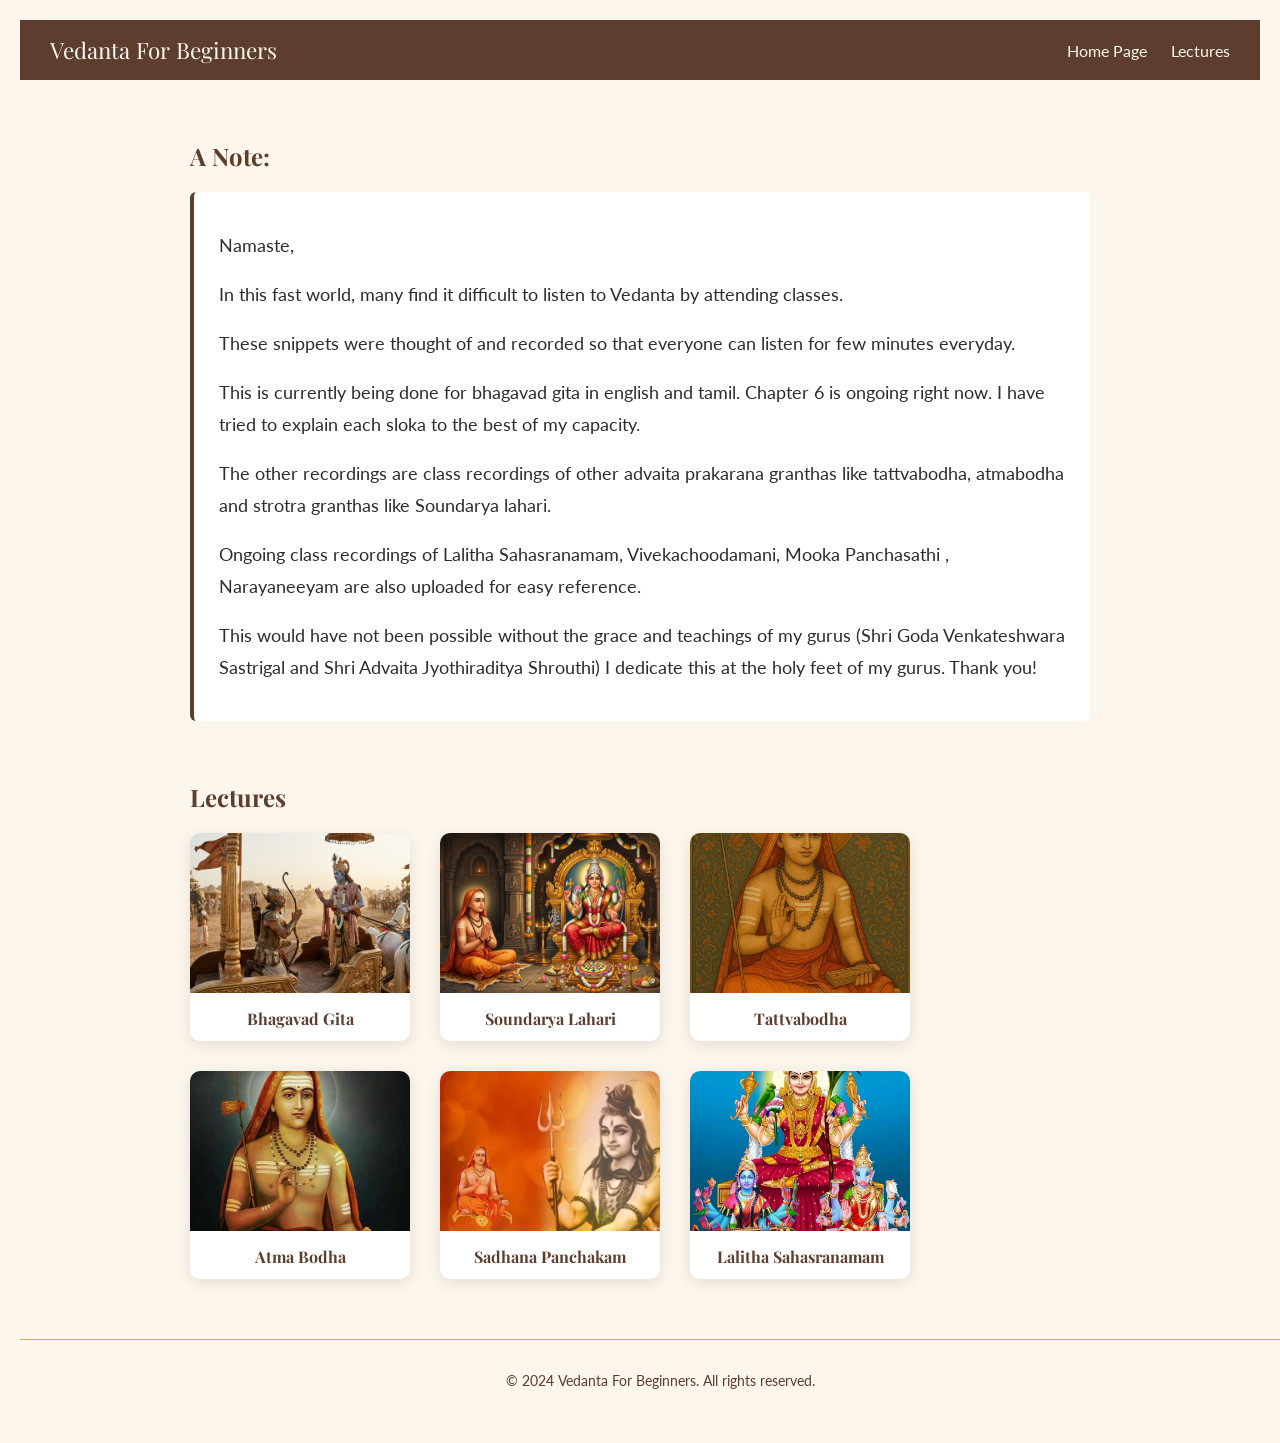
==== index.html @ 3d26334a "Update index.html" ====
<!DOCTYPE html>
<html lang="en">
<head>
  <meta charset="utf-8" />
  <meta name="viewport" content="width=device-width, initial-scale=1.0"/>
  <title>Vedanta For Beginners</title>
  <link href="style.css" rel="stylesheet"/>
</head>
<body>
  <nav class="navbar">
    <div class="nav-title">Vedanta For Beginners</div>
    <div class="nav-links">
      <a href="#dashboard">Home Page</a>
      <a href="#lectures">Lectures</a>
    </div>
  </nav>
  <section id="dashboard" class="section">
    <h2>A Note:</h2>
    <div class="note-box">
      <p>Namaste,</p>
<p>In this fast world, many find it difficult to listen to Vedanta by attending classes.</p>

<p>These snippets were thought of and recorded so that everyone can listen for few minutes everyday.</p>
        
<p>This is currently being  done for bhagavad gita in english and tamil. Chapter 6 is ongoing right now.
I have tried to explain each sloka to the best of my capacity.</p>

<p>The other recordings are class recordings of other advaita prakarana granthas like tattvabodha, atmabodha and strotra granthas like Soundarya lahari.</p>

<p>Ongoing class recordings of Lalitha Sahasranamam, Vivekachoodamani, Mooka Panchasathi , Narayaneeyam are also uploaded for easy reference.</p>
        
<p>This would have not been possible without the grace and teachings of my gurus (Shri Goda Venkateshwara Sastrigal and Shri Advaita Jyothiraditya Shrouthi)
I dedicate this at the holy feet of my gurus.
Thank you!</p>
    </div>
  </section>
  <section id="lectures" class="section">
    <h2>Lectures</h2>
    <div class="card-grid">
      <div class="text-card" onclick="window.location.href='5min.html'">
        <img src="bagavadgita.png" alt="Bhagavad Gita"/>
        <h3>Bhagavad Gita</h3>
      </div>
      <div class="text-card" onclick="window.location.href='soundaryalahari.html'">
        <img src="soundaryalahari.png" alt="Soundarya Lahari"/>
        <h3>Soundarya Lahari</h3>
      </div>
      <div class="text-card" onclick="window.location.href='tattvabodha.html'">
  <img src="adhishankarar.jpg" alt="Tattvabodha"/>
  <h3>Tattvabodha</h3>
</div>
      <div class="text-card" onclick="window.location.href='atmabodha.html'">
  <img src="aathmabodha.jpg" alt="Atma Bodha"/>
  <h3>Atma Bodha</h3>
</div>
      <div class="text-card" onclick="window.location.href='sadhanapanchakam.html'">
  <img src="sadhanapanchakam.jpg" alt="Sadhana Panchakam"/>
  <h3>Sadhana Panchakam</h3>
</div>
      <div class="text-card" onclick="window.location.href='lalithasahasranamam.html'">
  <img src="lalitha.jpg" alt="Lalitha Sahasranamam"/>
  <h3>Lalitha Sahasranamam</h3>
</div>
    </div>
  </section>
  <footer class="footer">
  <p>© 2024 Vedanta For Beginners. All rights reserved.</p>
</footer>
</body>
</html>
---- style.css ----
@import url('https://fonts.googleapis.com/css2?family=Playfair+Display:wght@400;700&family=Lato:wght@300;400&display=swap');

body {
    background-color: #FDF6EC;
    font-family: 'Lato', sans-serif;
    color: #2C2C2C;
    margin: 0;
    padding: 20px;
}

h1, h2, h3 {
    font-family: 'Playfair Display', serif;
    color: #5C3D2E;
}

h1 {
    text-align: center;
}

.lecture-container {
    display: flex;
    flex-wrap: wrap;
    gap: 20px;
}

.lecture-card {
    width: 45%;
}
.navbar {
    display: flex;
    justify-content: space-between;
    align-items: center;
    background-color: #5C3D2E;
    padding: 15px 30px;
    position: sticky;
    top: 0;
}

.nav-title {
    color: #FDF6EC;
    font-family: 'Playfair Display', serif;
    font-size: 1.4rem;
}

.nav-links a {
    color: #FDF6EC;
    text-decoration: none;
    margin-left: 20px;
    font-family: 'Lato', sans-serif;
    font-size: 1rem;
}

.nav-links a:hover {
    color: #D4A853;
}

.section {
    max-width: 900px;
    margin: 60px auto;
    padding: 0 20px;
}

.note-box {
    background: white;
    border-left: 4px solid #5C3D2E;
    padding: 20px 25px;
    border-radius: 6px;
    font-size: 1.1rem;
    line-height: 1.8;
    color: #2C2C2C;
}

.card-grid {
    display: flex;
    gap: 30px;
    flex-wrap: wrap;
}

.text-card {
    width: 220px;
    border-radius: 10px;
    overflow: hidden;
    box-shadow: 0 4px 15px rgba(0,0,0,0.1);
    cursor: pointer;
    transition: transform 0.2s;
    background: white;
    text-align: center;
}

.text-card:hover {
    transform: translateY(-5px);
}

.text-card img {
    width: 100%;
    height: 160px;
    object-fit: cover;
}

.text-card h3 {
    padding: 12px;
    margin: 0;
    font-size: 1rem;
}
.chapter-grid {
    display: grid;
    grid-template-columns: repeat(auto-fit, minmax(200px, 1fr));
    gap: 15px;
    margin-top: 20px;
}

.chapter-card {
    display: flex;
    flex-direction: column;
    align-items: center;
    background: white;
    border-radius: 10px;
    padding: 20px;
    text-decoration: none;
    box-shadow: 0 2px 10px rgba(0,0,0,0.08);
    transition: transform 0.2s, box-shadow 0.2s;
    text-align: center;
}

.chapter-card:hover {
    transform: translateY(-4px);
    box-shadow: 0 6px 20px rgba(0,0,0,0.12);
}

.chapter-num {
    font-family: 'Playfair Display', serif;
    font-size: 2rem;
    color: #D4A853;
    font-weight: 700;
}

.chapter-name {
    font-family: 'Lato', sans-serif;
    font-size: 0.9rem;
    color: #5C3D2E;
    margin-top: 8px;
}
.footer {
  text-align: center;
    width: 100%;
  padding: 20px;
  margin-top: 40px;
  border-top: 1px solid #D4A853;
  font-size: 0.85rem;
  color: #5C3D2E;
}
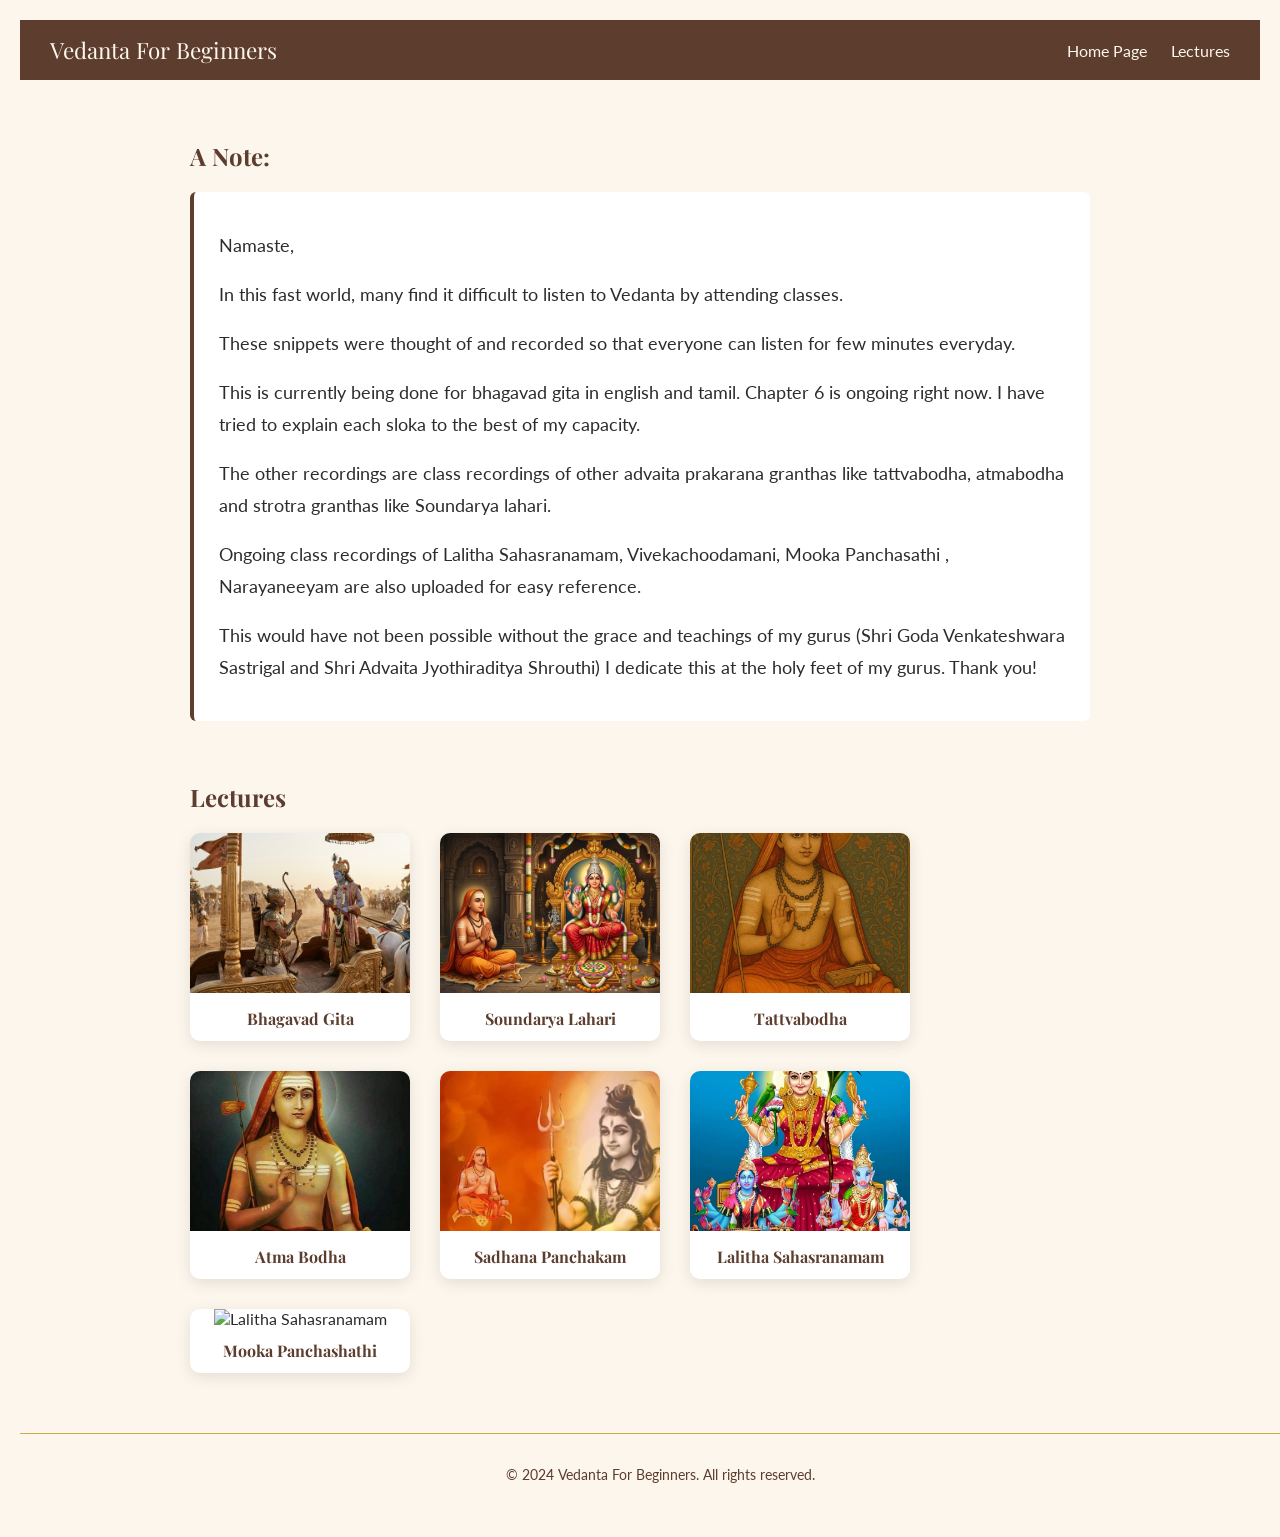
==== commit e37a0b37: "Update index.html" ====
--- a/index.html
+++ b/index.html
@@ -62,6 +62,10 @@
   <img src="lalitha.jpg" alt="Lalitha Sahasranamam"/>
   <h3>Lalitha Sahasranamam</h3>
 </div>
+       <div class="text-card" onclick="window.location.href='mookapanchashathi.html'">
+  <img src="mookapanchashathi.jpg" alt="Lalitha Sahasranamam"/>
+  <h3>Mooka Panchashathi</h3>
+</div>
     </div>
   </section>
   <footer class="footer">
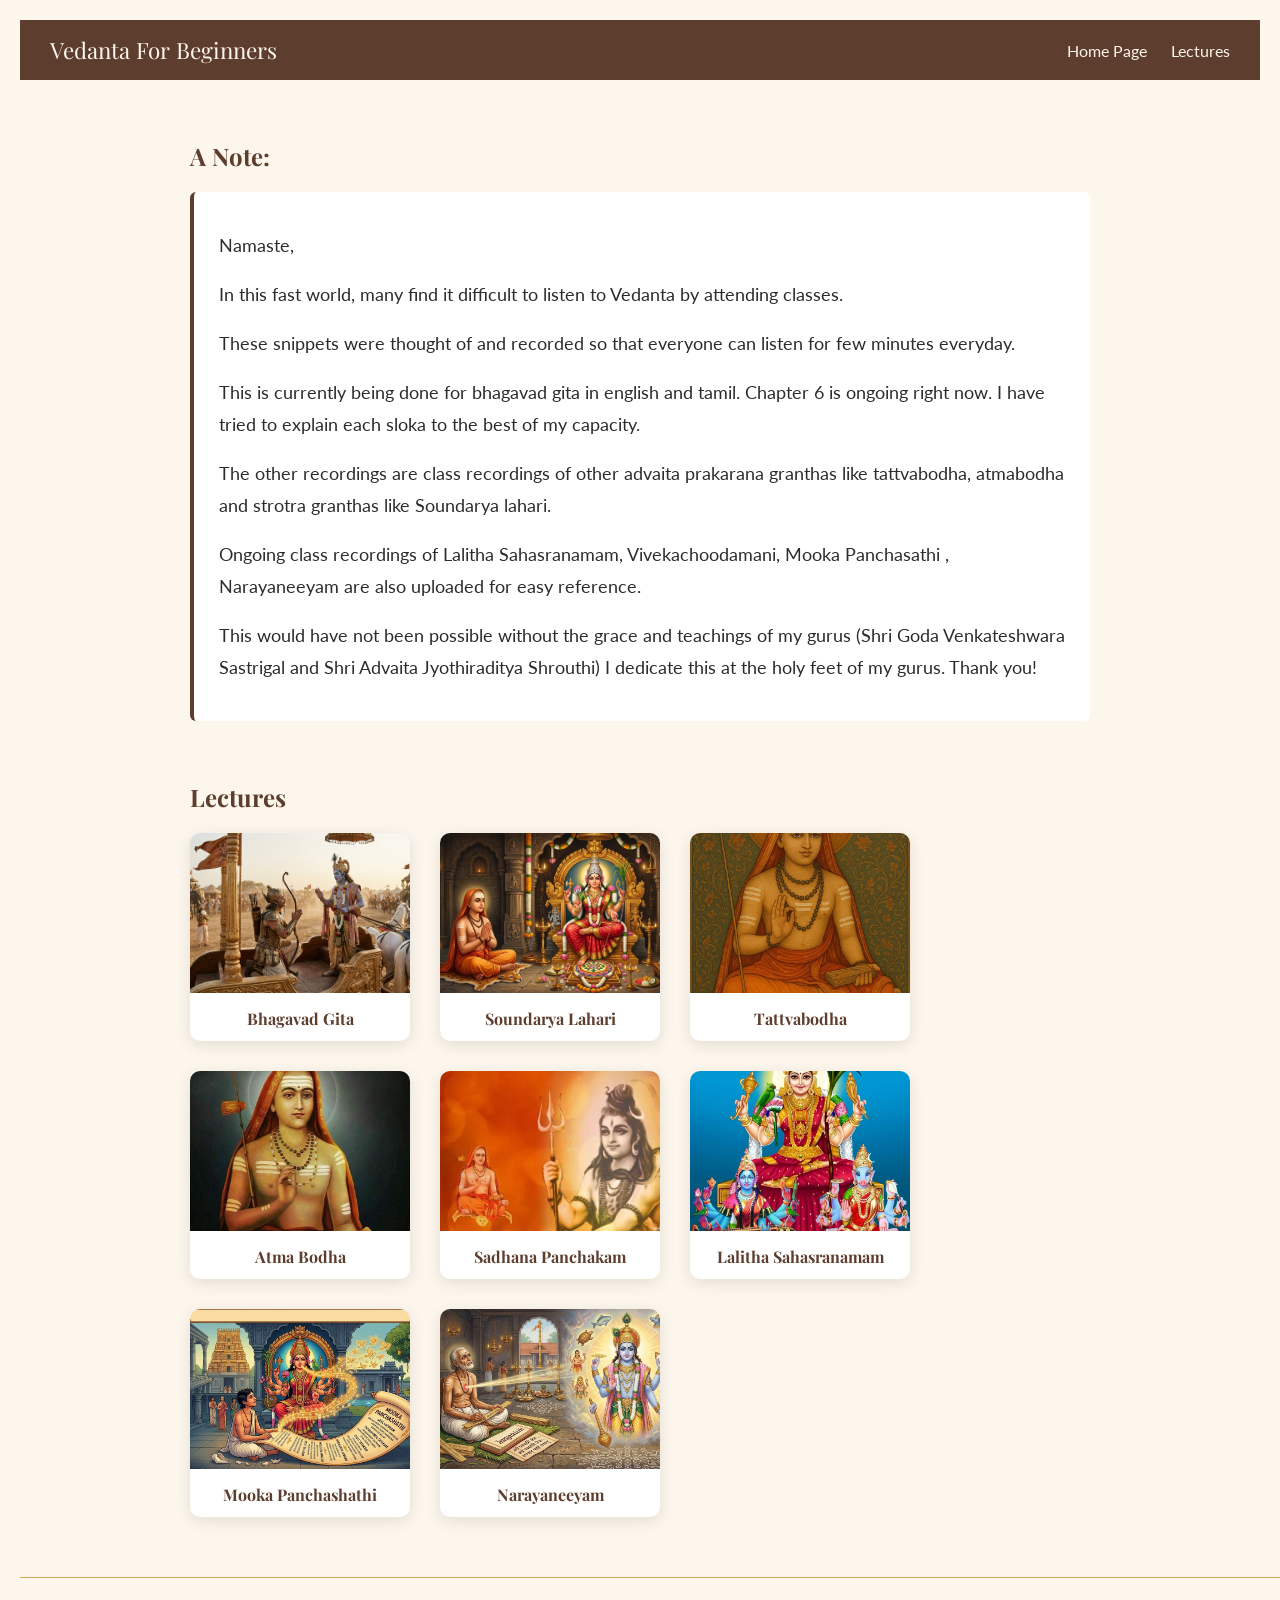
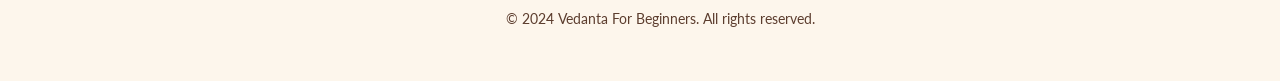
==== commit 172d340a: "Update index.html" ====
--- a/index.html
+++ b/index.html
@@ -66,6 +66,10 @@
   <img src="mookapanchashathi.jpg" alt="Lalitha Sahasranamam"/>
   <h3>Mooka Panchashathi</h3>
 </div>
+      <div class="text-card" onclick="window.location.href='narayaneeyam.html'">
+  <img src="narayaneeyam.jpg" alt="Narayaneeyam"/>
+  <h3>Narayaneeyam</h3>
+</div>
     </div>
   </section>
   <footer class="footer">
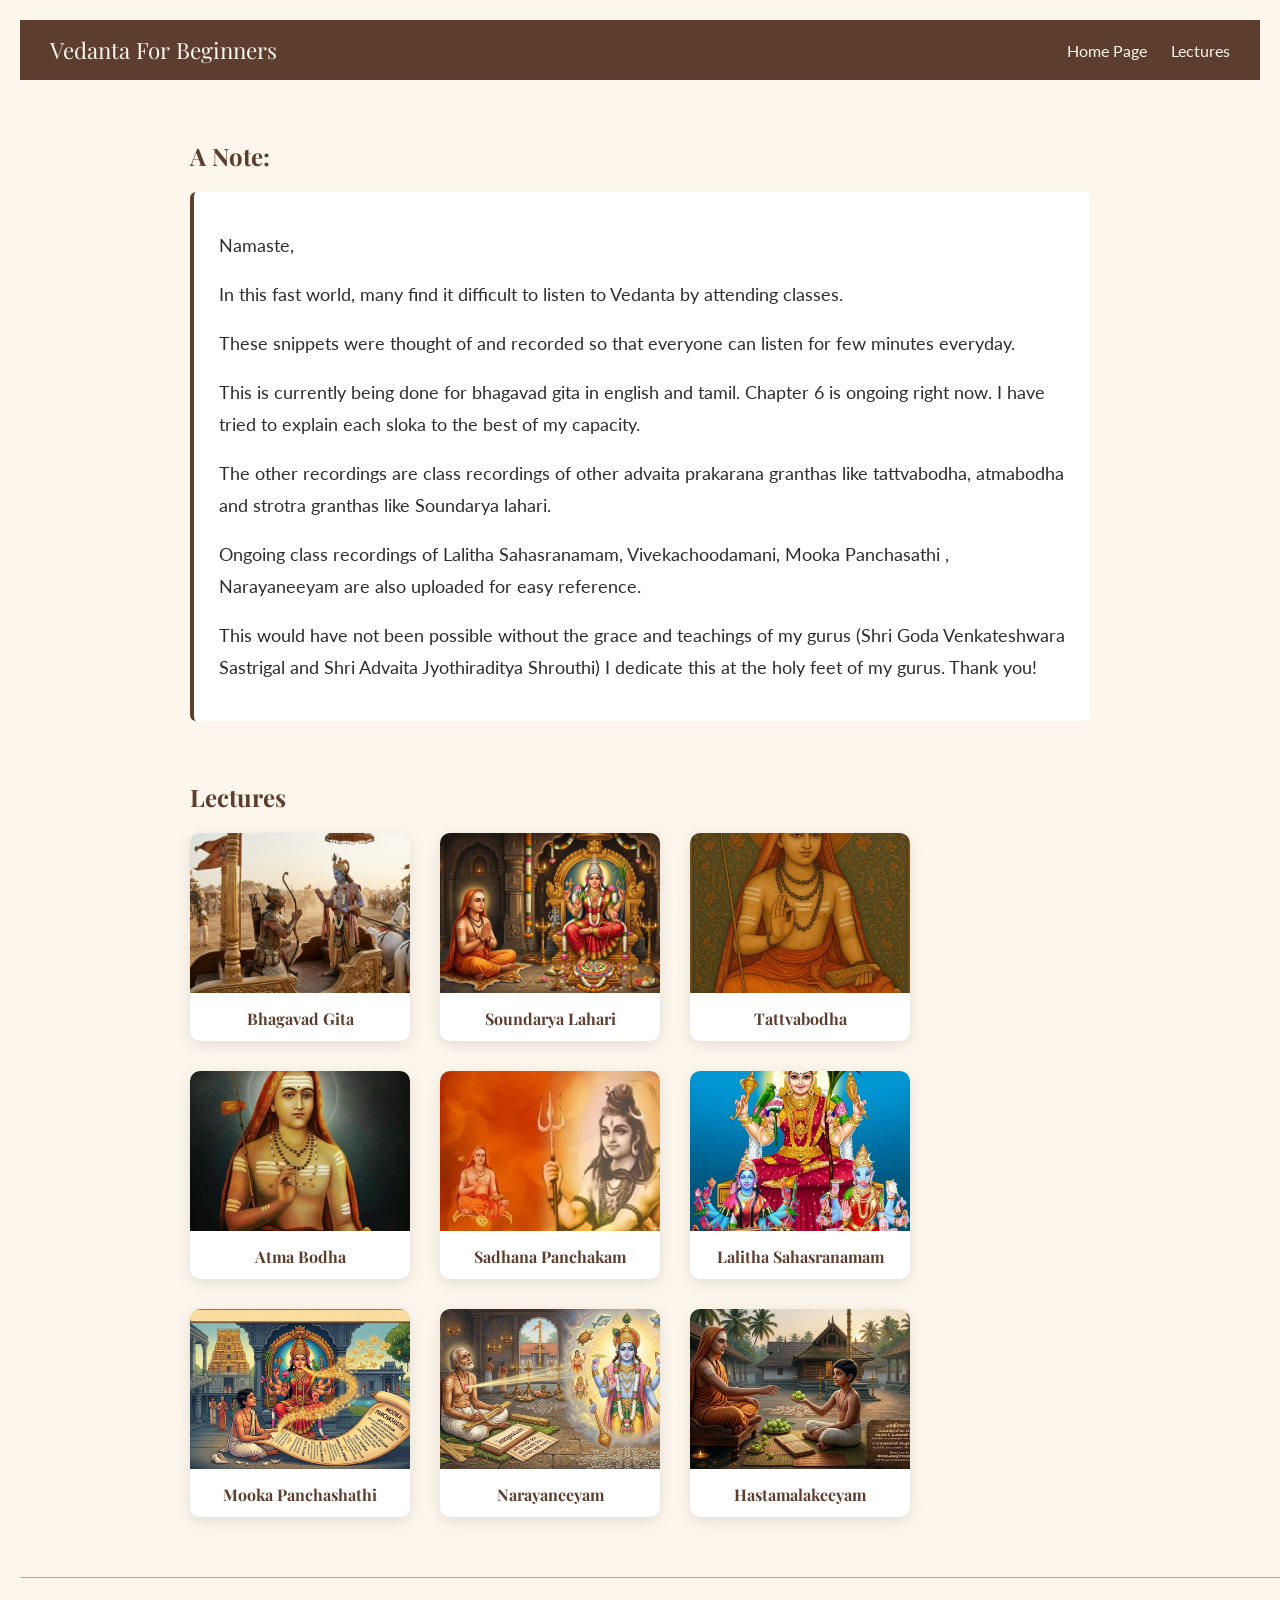
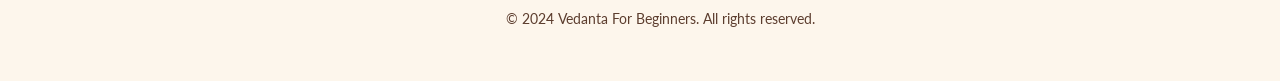
==== commit 3a0bcb37: "Update index.html" ====
--- a/index.html
+++ b/index.html
@@ -2,6 +2,9 @@
 <!DOCTYPE html>
 <html lang="en">
 <head>
+  <meta name="description" content="Free Vedanta audio lectures in English and Tamil by Jineshwari Baratharajan. Includes Bhagavad Gita, Soundarya Lahari, Tattvabodha, Atma Bodha, Sadhana Panchakam, Lalitha Sahasranamam and Narayaneeyam."/>
+<meta name="keywords" content="Vedanta, Vedanta lectures, Bhagavad Gita, Bhagavad Gita lectures, BG lectures, Gita Tamil, Gita English, Soundarya Lahari, Soundarya Lahari lectures, Tattvabodha, Atma Bodha, Atmabodha, Sadhana Panchakam, Lalitha Sahasranamam, Narayaneeyam, Vedanta for beginners, Jineshwari, Jineshwari lectures, Hindu scriptures, Sanskrit lectures, Vedanta Tamil, Vedanta English, free Vedanta lectures, online Vedanta, spiritual lectures, scripture lectures, Advaita Vedanta, Shankaracharya, Indian philosophy, Hindu philosophy, Upanishads"/>
+  <script src="https://cdn.counter.dev/script.js" data-id="f445fd50-8df6-4abc-88a1-652a4b856bc1" data-utcoffset="6"></script>
   <meta charset="utf-8" />
   <meta name="viewport" content="width=device-width, initial-scale=1.0"/>
   <title>Vedanta For Beginners</title>
@@ -70,6 +73,10 @@
   <img src="narayaneeyam.jpg" alt="Narayaneeyam"/>
   <h3>Narayaneeyam</h3>
 </div>
+      <div class="text-card" onclick="window.location.href='hastamalakeeyam.html'">
+  <img src="hastamalakee.jpg" alt="Hastamalakeeyam"/>
+  <h3>Hastamalakeeyam</h3>
+</div>
     </div>
   </section>
   <footer class="footer">
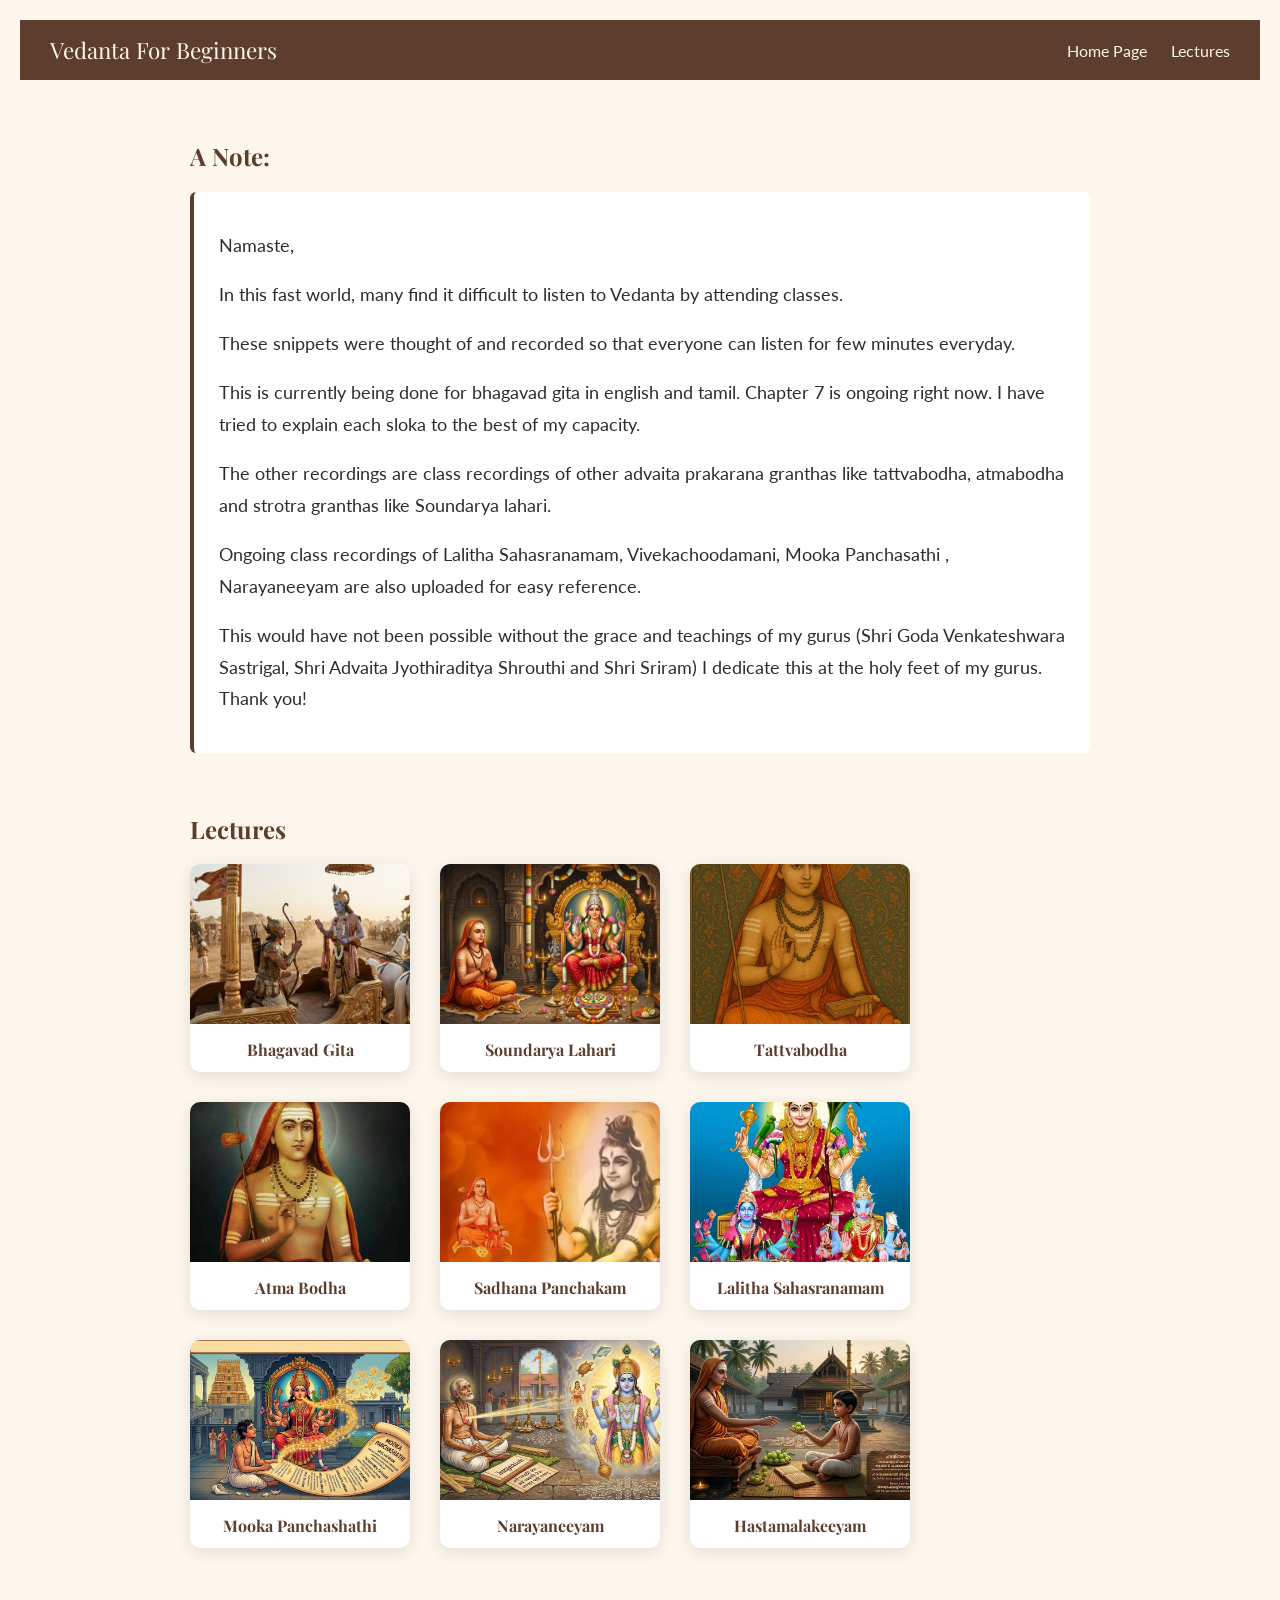
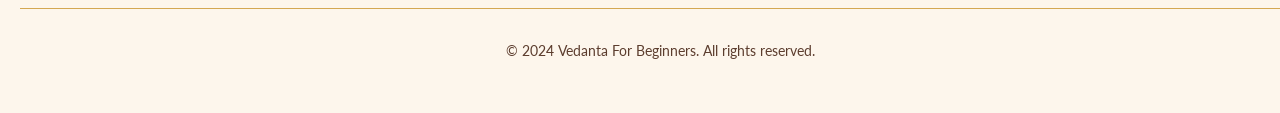
==== commit 59644884: "Update index.html" ====
--- a/index.html
+++ b/index.html
@@ -2,7 +2,7 @@
 <!DOCTYPE html>
 <html lang="en">
 <head>
-  <meta name="description" content="Free Vedanta audio lectures in English and Tamil by Jineshwari Baratharajan. Includes Bhagavad Gita, Soundarya Lahari, Tattvabodha, Atma Bodha, Sadhana Panchakam, Lalitha Sahasranamam and Narayaneeyam."/>
+  <meta name="description" content="Vedanta audio lectures in English and Tamil by Jineshwari Baratharajan. Includes Bhagavad Gita, Soundarya Lahari, Tattvabodha, Atma Bodha, Sadhana Panchakam, Lalitha Sahasranamam and Narayaneeyam. More on the way!"/>
 <meta name="keywords" content="Vedanta, Vedanta lectures, Bhagavad Gita, Bhagavad Gita lectures, BG lectures, Gita Tamil, Gita English, Soundarya Lahari, Soundarya Lahari lectures, Tattvabodha, Atma Bodha, Atmabodha, Sadhana Panchakam, Lalitha Sahasranamam, Narayaneeyam, Vedanta for beginners, Jineshwari, Jineshwari lectures, Hindu scriptures, Sanskrit lectures, Vedanta Tamil, Vedanta English, free Vedanta lectures, online Vedanta, spiritual lectures, scripture lectures, Advaita Vedanta, Shankaracharya, Indian philosophy, Hindu philosophy, Upanishads"/>
   <script src="https://cdn.counter.dev/script.js" data-id="f445fd50-8df6-4abc-88a1-652a4b856bc1" data-utcoffset="6"></script>
   <meta charset="utf-8" />
@@ -26,14 +26,14 @@
 
 <p>These snippets were thought of and recorded so that everyone can listen for few minutes everyday.</p>
         
-<p>This is currently being  done for bhagavad gita in english and tamil. Chapter 6 is ongoing right now.
+<p>This is currently being  done for bhagavad gita in english and tamil. Chapter 7 is ongoing right now.
 I have tried to explain each sloka to the best of my capacity.</p>
 
 <p>The other recordings are class recordings of other advaita prakarana granthas like tattvabodha, atmabodha and strotra granthas like Soundarya lahari.</p>
 
 <p>Ongoing class recordings of Lalitha Sahasranamam, Vivekachoodamani, Mooka Panchasathi , Narayaneeyam are also uploaded for easy reference.</p>
         
-<p>This would have not been possible without the grace and teachings of my gurus (Shri Goda Venkateshwara Sastrigal and Shri Advaita Jyothiraditya Shrouthi)
+<p>This would have not been possible without the grace and teachings of my gurus (Shri Goda Venkateshwara Sastrigal, Shri Advaita Jyothiraditya Shrouthi and Shri Sriram)
 I dedicate this at the holy feet of my gurus.
 Thank you!</p>
     </div>
